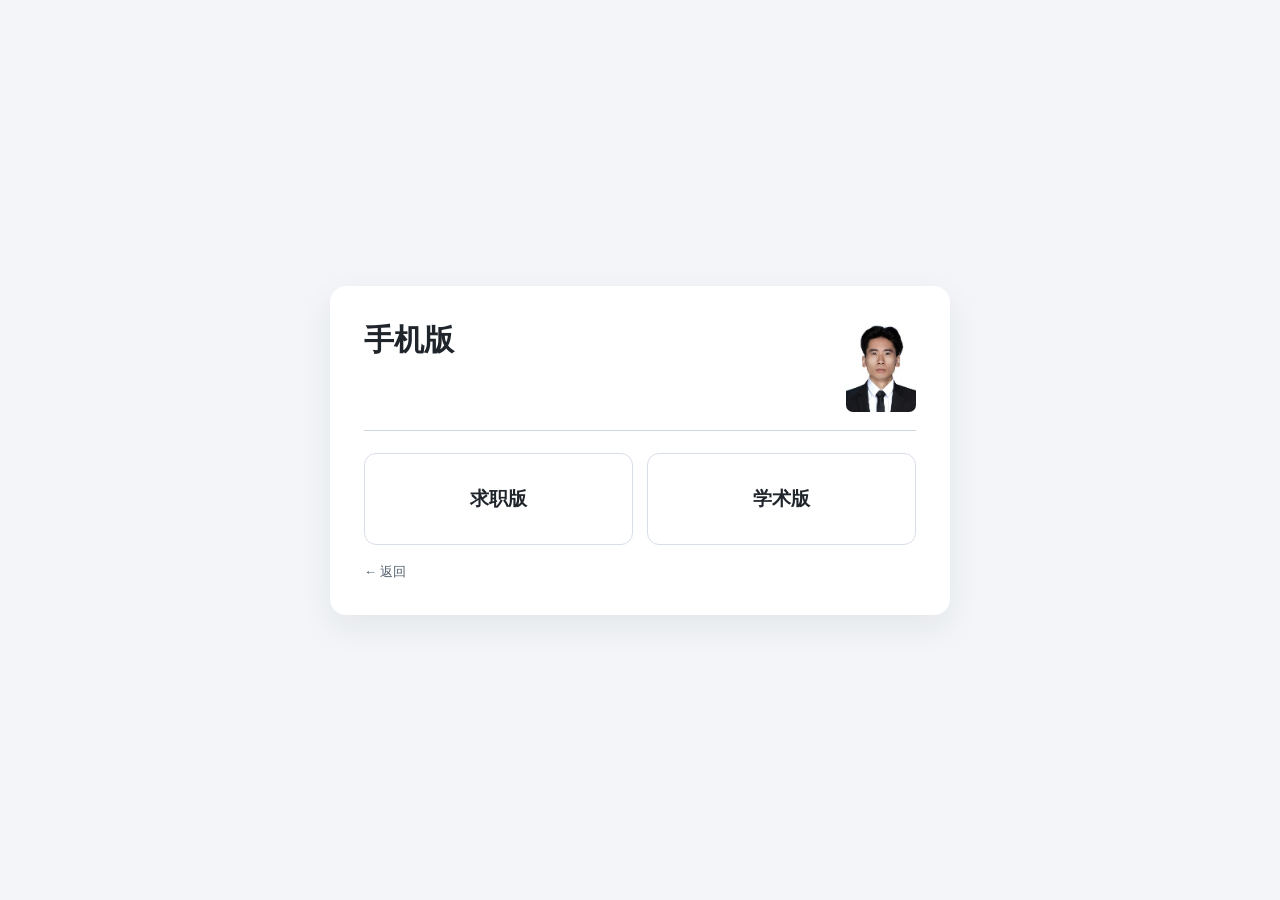
==== mobile.html @ 86056d81 "1.0" ====
<!doctype html>
<html lang="zh-CN">
<head>
<meta charset="utf-8">
<meta name="viewport" content="width=device-width,initial-scale=1">
<title>手机版 | 吴越</title>
<link rel="stylesheet" href="landing.css">
</head>
<body>
<main class="card">
  <div class="head">
    <h1>手机版</h1>
    <img src="avatar.jpg" alt="吴越">
  </div>
  <div class="options">
    <a class="option" href="./job-mobile.html">求职版</a>
    <a class="option" href="./academic-mobile.html">学术版</a>
  </div>
  <a class="back" href="./index.html">← 返回</a>
</main>
</body>
</html>
---- landing.css ----
*{box-sizing:border-box}
body{
  margin:0;
  min-height:100vh;
  display:grid;
  place-items:center;
  padding:24px;
  background:#f3f5f8;
  color:#20242b;
  font-family:"Times New Roman","Songti SC","STSong","SimSun",serif;
}
.card{
  width:min(620px,100%);
  background:#fff;
  padding:34px;
  border-radius:16px;
  box-shadow:0 12px 34px rgba(30,45,60,.07);
}
.head{
  display:flex;
  justify-content:space-between;
  align-items:flex-start;
  gap:20px;
  padding-bottom:18px;
  margin-bottom:22px;
  border-bottom:1px solid #cfd6df;
}
h1{margin:0;font-size:30px}
h1 span{display:block;margin-top:5px;font-size:17px;font-weight:400;color:#6d7480}
.head img{width:70px;height:92px;object-fit:cover;border-radius:7px}
.options{display:grid;grid-template-columns:1fr 1fr;gap:14px}
.option{
  display:flex;
  align-items:center;
  justify-content:center;
  min-height:92px;
  border:1px solid #d8dee7;
  border-radius:12px;
  color:#20242b;
  text-decoration:none;
  font-size:19px;
  font-weight:700;
  background:#fff;
}
.option:hover{
  border-color:#9aa9ba;
  background:#f8fafc;
}
.back{
  display:inline-block;
  margin-top:18px;
  color:#52606d;
  font-size:13px;
  text-decoration:none;
}
@media(max-width:560px){
  .card{padding:24px}
  .options{grid-template-columns:1fr}
}
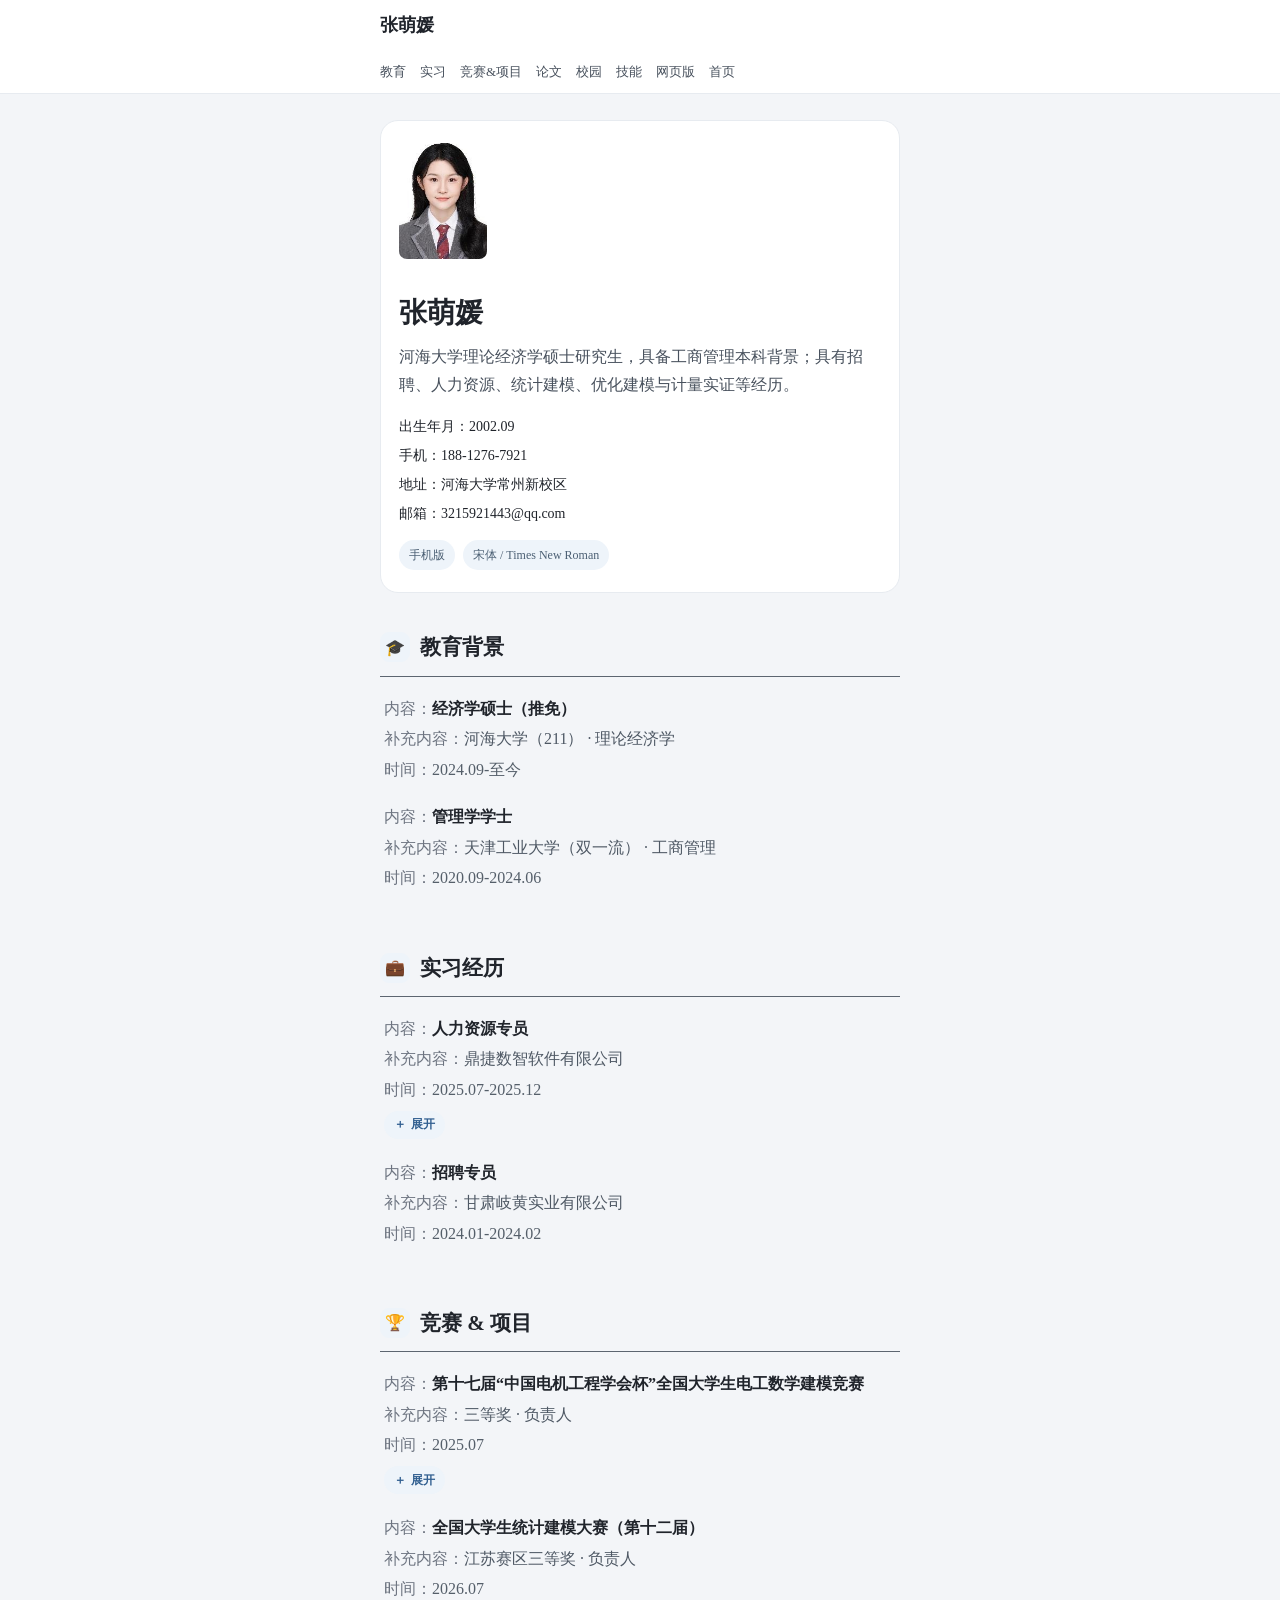
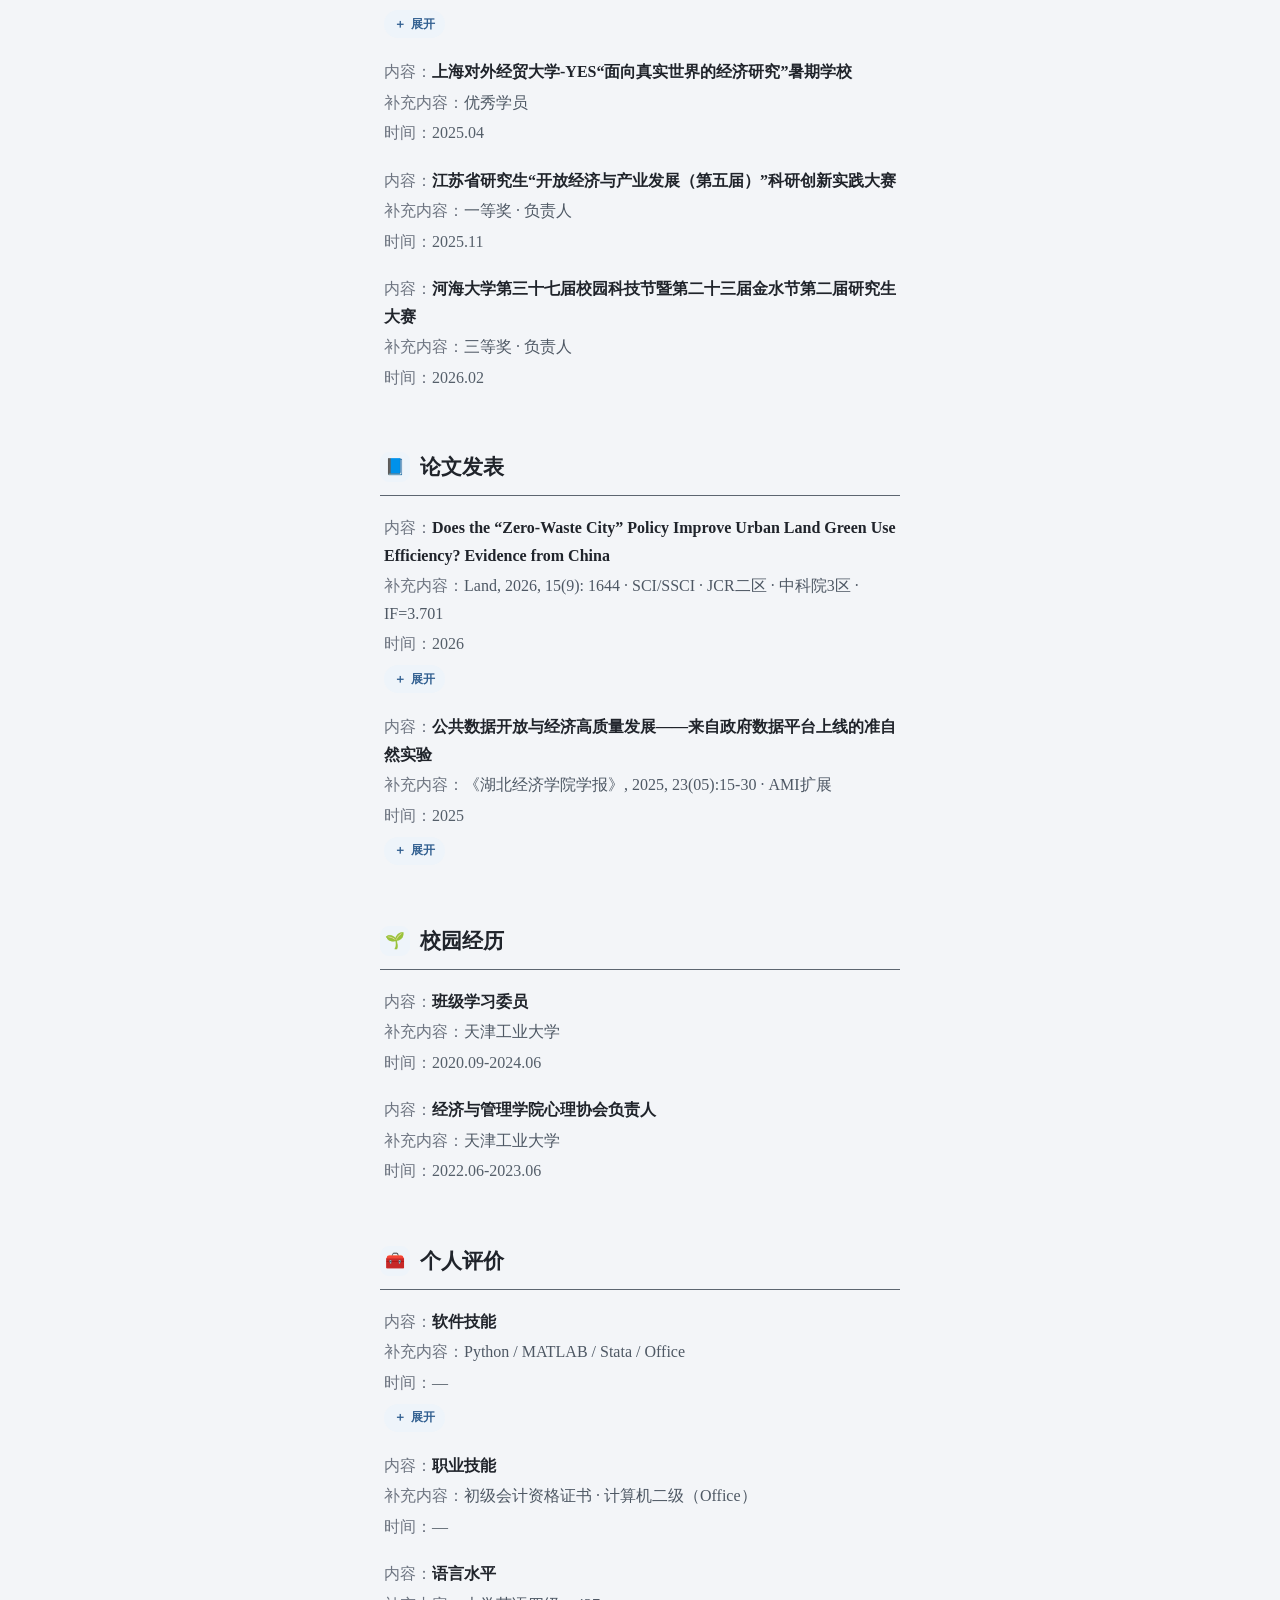
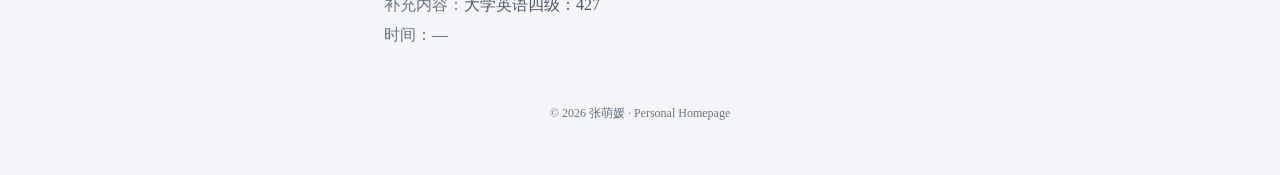
==== commit aa64e162: "1.2" ====
--- a/mobile.html
+++ b/mobile.html
@@ -3,20 +3,329 @@
 <head>
 <meta charset="utf-8">
 <meta name="viewport" content="width=device-width,initial-scale=1">
-<title>手机版 | 吴越</title>
-<link rel="stylesheet" href="landing.css">
+<title>张萌媛 | 手机版</title>
+<link rel="stylesheet" href="style.css">
 </head>
-<body>
-<main class="card">
-  <div class="head">
-    <h1>手机版</h1>
-    <img src="avatar.jpg" alt="吴越">
-  </div>
-  <div class="options">
-    <a class="option" href="./job-mobile.html">求职版</a>
-    <a class="option" href="./academic-mobile.html">学术版</a>
-  </div>
-  <a class="back" href="./index.html">← 返回</a>
-</main>
+<body class="mode-mobile">
+<header class="topbar">
+  <div class="topbar-inner">
+    <div class="brand">张萌媛</div>
+    <nav class="toolbar-links">
+      <a href="#education">教育</a>
+      <a href="#internships">实习</a>
+      <a href="#competitions">竞赛&项目</a>
+      <a href="#publications">论文</a>
+      <a href="#campus">校园</a>
+      <a href="#skills">技能</a>
+      <a href="./web.html">网页版</a>
+      <a href="./index.html">首页</a>
+    </nav>
+  </div>
+</header>
+
+<div class="page-shell">
+  <section class="hero">
+    <div>
+      <h1>张萌媛</h1>
+      <p class="lead">河海大学理论经济学硕士研究生，具备工商管理本科背景；具有招聘、人力资源、统计建模、优化建模与计量实证等经历。</p>
+      <div class="meta-grid">
+        <div>出生年月：2002.09</div>
+        <div>手机：188-1276-7921</div>
+        <div>地址：河海大学常州新校区</div>
+        <div>邮箱：3215921443@qq.com</div>
+      </div>
+      <div class="hero-tools">
+        <span class="tool-pill">手机版</span>
+        <span class="tool-pill">宋体 / Times New Roman</span>
+      </div>
+    </div>
+    <img class="hero-avatar" src="avatar.jpg" alt="张萌媛">
+  </section>
+
+  
+<section class="section" id="education">
+  <div class="section-head">
+    <div class="icon">🎓</div>
+    <h2>教育背景</h2>
+  </div>
+  <div class="list-wrap">
+    <div class="list-head">
+      <div>内容</div><div>补充内容</div><div>时间</div>
+    </div>
+    
+    <article class="item">
+      <div class="item-grid">
+        <div class="col content">经济学硕士（推免）</div>
+        <div class="col sub">河海大学（211） · 理论经济学</div>
+        <div class="col time">2024.09-至今</div>
+      </div>
+      
+    </article>
+    
+    <article class="item">
+      <div class="item-grid">
+        <div class="col content">管理学学士</div>
+        <div class="col sub">天津工业大学（双一流） · 工商管理</div>
+        <div class="col time">2020.09-2024.06</div>
+      </div>
+      
+    </article>
+    
+  </div>
+</section>
+
+
+<section class="section" id="internships">
+  <div class="section-head">
+    <div class="icon">💼</div>
+    <h2>实习经历</h2>
+  </div>
+  <div class="list-wrap">
+    <div class="list-head">
+      <div>内容</div><div>补充内容</div><div>时间</div>
+    </div>
+    
+    <article class="item">
+      <div class="item-grid">
+        <div class="col content">人力资源专员</div>
+        <div class="col sub">鼎捷数智软件有限公司</div>
+        <div class="col time">2025.07-2025.12</div>
+      </div>
+      
+        <div class="item-actions">
+          <details class="detail-box">
+            <summary>展开</summary>
+            <div class="detail-content">
+              <p>负责邀请面试，累计300人次以上；负责办理员工入职，累计400人次以上；并承担招聘信息发布、简历搜索与筛选、候选人沟通、面试邀约及面试时间安排等工作。</p>
+            </div>
+          </details>
+        </div>
+        
+    </article>
+    
+    <article class="item">
+      <div class="item-grid">
+        <div class="col content">招聘专员</div>
+        <div class="col sub">甘肃岐黄实业有限公司</div>
+        <div class="col time">2024.01-2024.02</div>
+      </div>
+      
+    </article>
+    
+  </div>
+</section>
+
+
+<section class="section" id="competitions">
+  <div class="section-head">
+    <div class="icon">🏆</div>
+    <h2>竞赛 & 项目</h2>
+  </div>
+  <div class="list-wrap">
+    <div class="list-head">
+      <div>内容</div><div>补充内容</div><div>时间</div>
+    </div>
+    
+    <article class="item">
+      <div class="item-grid">
+        <div class="col content">第十七届“中国电机工程学会杯”全国大学生电工数学建模竞赛</div>
+        <div class="col sub">三等奖 · 负责人</div>
+        <div class="col time">2025.07</div>
+      </div>
+      
+        <div class="item-actions">
+          <details class="detail-box">
+            <summary>展开</summary>
+            <div class="detail-content">
+              <p>构建面向垃圾分类运输的混合整数规划与VRP调度模型，统一刻画载重、容积、路径及任务覆盖约束；实现Clarke-Wright节约算法与2-opt组合启发式算法，并扩展至多车型协同调度，实现运输路径与成本优化；进一步引入中转站选址、时间窗口与碳排放约束，采用两阶段贪心策略完成“选址—路径—成本”多目标综合优化。</p>
+            </div>
+          </details>
+        </div>
+        
+    </article>
+    
+    <article class="item">
+      <div class="item-grid">
+        <div class="col content">全国大学生统计建模大赛（第十二届）</div>
+        <div class="col sub">江苏赛区三等奖 · 负责人</div>
+        <div class="col time">2026.07</div>
+      </div>
+      
+        <div class="item-actions">
+          <details class="detail-box">
+            <summary>展开</summary>
+            <div class="detail-content">
+              <p>本地部署Qwen3.5模型，基于IPC行业映射与LLM语义匹配构建企业绿色技术采用自动化识别框架；搭建云端GPU多模型实验环境，对Qwen、GLM、Gemma等模型开展Accuracy/F1横向评测，最优模型准确率达91.2%；基于DID开展政策因果评估，并通过PSM-DID、事件研究、交错DID与安慰剂检验等方法完成稳健性验证。</p>
+            </div>
+          </details>
+        </div>
+        
+    </article>
+    
+    <article class="item">
+      <div class="item-grid">
+        <div class="col content">上海对外经贸大学-YES“面向真实世界的经济研究”暑期学校</div>
+        <div class="col sub">优秀学员</div>
+        <div class="col time">2025.04</div>
+      </div>
+      
+    </article>
+    
+    <article class="item">
+      <div class="item-grid">
+        <div class="col content">江苏省研究生“开放经济与产业发展（第五届）”科研创新实践大赛</div>
+        <div class="col sub">一等奖 · 负责人</div>
+        <div class="col time">2025.11</div>
+      </div>
+      
+    </article>
+    
+    <article class="item">
+      <div class="item-grid">
+        <div class="col content">河海大学第三十七届校园科技节暨第二十三届金水节第二届研究生大赛</div>
+        <div class="col sub">三等奖 · 负责人</div>
+        <div class="col time">2026.02</div>
+      </div>
+      
+    </article>
+    
+  </div>
+</section>
+
+
+<section class="section" id="publications">
+  <div class="section-head">
+    <div class="icon">📘</div>
+    <h2>论文发表</h2>
+  </div>
+  <div class="list-wrap">
+    <div class="list-head">
+      <div>内容</div><div>补充内容</div><div>时间</div>
+    </div>
+    
+    <article class="item">
+      <div class="item-grid">
+        <div class="col content">Does the “Zero-Waste City” Policy Improve Urban Land Green Use Efficiency? Evidence from China</div>
+        <div class="col sub">Land, 2026, 15(9): 1644 · SCI/SSCI · JCR二区 · 中科院3区 · IF=3.701</div>
+        <div class="col time">2026</div>
+      </div>
+      
+        <div class="item-actions">
+          <details class="detail-box">
+            <summary>展开</summary>
+            <div class="detail-content">
+              <p>作者：Zhang M, Xu S, Wu Y, et al.；当前简历未提供论文访问链接。</p>
+            </div>
+          </details>
+        </div>
+        
+    </article>
+    
+    <article class="item">
+      <div class="item-grid">
+        <div class="col content">公共数据开放与经济高质量发展——来自政府数据平台上线的准自然实验</div>
+        <div class="col sub">《湖北经济学院学报》, 2025, 23(05):15-30 · AMI扩展</div>
+        <div class="col time">2025</div>
+      </div>
+      
+        <div class="item-actions">
+          <details class="detail-box">
+            <summary>展开</summary>
+            <div class="detail-content">
+              <p>作者：张萌媛, 吴越, 徐升艳；当前简历未提供论文访问链接。</p>
+            </div>
+          </details>
+        </div>
+        
+    </article>
+    
+  </div>
+</section>
+
+
+<section class="section" id="campus">
+  <div class="section-head">
+    <div class="icon">🌱</div>
+    <h2>校园经历</h2>
+  </div>
+  <div class="list-wrap">
+    <div class="list-head">
+      <div>内容</div><div>补充内容</div><div>时间</div>
+    </div>
+    
+    <article class="item">
+      <div class="item-grid">
+        <div class="col content">班级学习委员</div>
+        <div class="col sub">天津工业大学</div>
+        <div class="col time">2020.09-2024.06</div>
+      </div>
+      
+    </article>
+    
+    <article class="item">
+      <div class="item-grid">
+        <div class="col content">经济与管理学院心理协会负责人</div>
+        <div class="col sub">天津工业大学</div>
+        <div class="col time">2022.06-2023.06</div>
+      </div>
+      
+    </article>
+    
+  </div>
+</section>
+
+
+<section class="section" id="skills">
+  <div class="section-head">
+    <div class="icon">🧰</div>
+    <h2>个人评价</h2>
+  </div>
+  <div class="list-wrap">
+    <div class="list-head">
+      <div>内容</div><div>补充内容</div><div>时间</div>
+    </div>
+    
+    <article class="item">
+      <div class="item-grid">
+        <div class="col content">软件技能</div>
+        <div class="col sub">Python / MATLAB / Stata / Office</div>
+        <div class="col time">—</div>
+      </div>
+      
+        <div class="item-actions">
+          <details class="detail-box">
+            <summary>展开</summary>
+            <div class="detail-content">
+              <p>熟练使用Python、MATLAB、Stata开展数据处理、统计分析、计量实证及优化建模；熟悉WorkBuddy、Codex等AI Coding / Agent工具，具备Prompt Engineering能力，可利用大语言模型辅助代码开发、调试、数据分析与工作流自动化；熟练掌握Office办公软件。</p>
+            </div>
+          </details>
+        </div>
+        
+    </article>
+    
+    <article class="item">
+      <div class="item-grid">
+        <div class="col content">职业技能</div>
+        <div class="col sub">初级会计资格证书 · 计算机二级（Office）</div>
+        <div class="col time">—</div>
+      </div>
+      
+    </article>
+    
+    <article class="item">
+      <div class="item-grid">
+        <div class="col content">语言水平</div>
+        <div class="col sub">大学英语四级：427</div>
+        <div class="col time">—</div>
+      </div>
+      
+    </article>
+    
+  </div>
+</section>
+
+
+  <div class="footer">© 2026 张萌媛 · Personal Homepage</div>
+</div>
 </body>
 </html>
--- a/style.css
+++ b/style.css
@@ -0,0 +1,232 @@
+
+:root{
+  --bg:#f3f5f8;
+  --paper:#ffffff;
+  --ink:#20242b;
+  --muted:#6d7480;
+  --line:#cfd6df;
+  --soft-line:#e7ebf0;
+  --accent:#315f90;
+  --accent-soft:#eef4fa;
+  --shadow:0 12px 34px rgba(30,45,60,.07);
+}
+*{box-sizing:border-box}
+html{scroll-behavior:smooth}
+body{
+  margin:0;
+  color:var(--ink);
+  background:var(--bg);
+  font-family:"Times New Roman","Songti SC","STSong","SimSun",serif;
+  line-height:1.72;
+}
+a{color:var(--accent)}
+.topbar{
+  position:sticky;
+  top:0;
+  z-index:20;
+  background:rgba(255,255,255,.94);
+  backdrop-filter:blur(12px);
+  border-bottom:1px solid var(--soft-line);
+}
+.topbar-inner{
+  width:min(1180px,calc(100% - 64px));
+  min-height:58px;
+  margin:auto;
+  display:flex;
+  justify-content:space-between;
+  align-items:center;
+  gap:20px;
+}
+.brand{font-size:18px;font-weight:700;white-space:nowrap}
+.toolbar-links{
+  display:flex;
+  align-items:center;
+  justify-content:flex-end;
+  flex-wrap:wrap;
+  gap:14px;
+}
+.toolbar-links a{
+  color:#48515d;
+  text-decoration:none;
+  font-size:13px;
+}
+.toolbar-links a:hover{color:var(--accent)}
+
+.page-shell{
+  width:min(1180px,calc(100% - 64px));
+  margin:0 auto;
+  padding:26px 0 52px;
+}
+.hero{
+  display:grid;
+  grid-template-columns:1fr 108px;
+  gap:30px;
+  align-items:center;
+  background:var(--paper);
+  border:1px solid var(--soft-line);
+  border-radius:18px;
+  padding:30px 34px;
+  margin-bottom:18px;
+}
+.hero h1{margin:0 0 6px;font-size:34px}
+.hero h1 span{
+  margin-left:10px;
+  color:var(--muted);
+  font-size:18px;
+  font-weight:400;
+}
+.lead{margin:0 0 16px;color:#48515d;font-size:16px}
+.meta-grid{
+  display:grid;
+  grid-template-columns:1fr 1fr;
+  gap:5px 24px;
+  font-size:14px;
+}
+.hero-avatar{
+  width:100px;
+  height:132px;
+  object-fit:cover;
+  border-radius:8px;
+}
+.hero-tools{
+  display:flex;
+  gap:8px;
+  flex-wrap:wrap;
+  margin-top:14px;
+}
+.tool-pill{
+  padding:5px 10px;
+  border-radius:999px;
+  background:var(--accent-soft);
+  color:#4c6074;
+  font-size:12px;
+}
+
+.section{
+  background:transparent;
+  padding:22px 0 26px;
+  margin:10px 0;
+}
+.section-head{
+  display:flex;
+  align-items:center;
+  gap:10px;
+  padding-bottom:10px;
+  margin-bottom:8px;
+  border-bottom:1.5px solid #5c6570;
+}
+.section-head .icon{
+  width:30px;
+  height:30px;
+  display:grid;
+  place-items:center;
+  border-radius:9px;
+  background:var(--accent-soft);
+  font-size:16px;
+}
+.section-head h2{margin:0;font-size:21px}
+
+.list-head,.item-grid{
+  display:grid;
+  grid-template-columns:minmax(0,1.55fr) minmax(230px,1fr) 130px;
+  gap:28px;
+}
+.list-head{
+  padding:9px 4px 6px;
+  color:#7a828d;
+  font-size:12px;
+}
+.item{padding:10px 4px}
+.item-grid{align-items:start}
+.col{min-width:0}
+.content{font-weight:700}
+.sub{color:#4e5864}
+.time{color:#555f6a;text-align:right;white-space:nowrap}
+
+.item-actions{
+  display:flex;
+  align-items:flex-start;
+  gap:10px;
+  flex-wrap:wrap;
+  margin-top:6px;
+}
+.detail-box{margin:0;padding:0}
+.detail-box summary{
+  display:inline-flex;
+  align-items:center;
+  min-height:28px;
+  padding:3px 10px;
+  border-radius:999px;
+  background:var(--accent-soft);
+  color:var(--accent);
+  font-size:12px;
+  font-weight:600;
+  cursor:pointer;
+  list-style:none;
+}
+.detail-box summary::-webkit-details-marker{display:none}
+.detail-box summary::before{content:"＋";margin-right:5px}
+.detail-box[open] summary::before{content:"－"}
+.detail-box[open]{width:100%}
+.detail-content{
+  margin-top:8px;
+  padding:2px 0 2px 14px;
+  border-left:2px solid #dbe5ef;
+  color:#4e5864;
+  font-size:14px;
+}
+.detail-content p{margin:5px 0}
+.footer{
+  padding-top:14px;
+  text-align:center;
+  color:var(--muted);
+  font-size:12px;
+}
+
+body.mode-mobile .page-shell,
+body.mode-mobile .topbar-inner{
+  width:min(520px,calc(100% - 20px));
+}
+body.mode-mobile .topbar{position:static}
+body.mode-mobile .topbar-inner{
+  padding:10px 0;
+  align-items:flex-start;
+  flex-direction:column;
+}
+body.mode-mobile .hero{
+  grid-template-columns:1fr;
+  padding:22px 18px;
+}
+body.mode-mobile .hero-avatar{
+  order:-1;
+  width:88px;
+  height:116px;
+}
+body.mode-mobile .hero h1{font-size:28px}
+body.mode-mobile .hero h1 span{display:block;margin:3px 0 0;font-size:16px}
+body.mode-mobile .meta-grid{grid-template-columns:1fr}
+body.mode-mobile .section{padding:18px 0 20px}
+body.mode-mobile .list-head{display:none}
+body.mode-mobile .item-grid{grid-template-columns:1fr;gap:3px}
+body.mode-mobile .content::before{content:"内容：";color:var(--muted);font-weight:400}
+body.mode-mobile .sub::before{content:"补充内容：";color:var(--muted)}
+body.mode-mobile .time::before{content:"时间：";color:var(--muted)}
+body.mode-mobile .time{text-align:left}
+
+@media(max-width:760px){
+  .page-shell,.topbar-inner{width:min(100% - 20px,520px)}
+  .topbar{position:static}
+  .topbar-inner{padding:10px 0;align-items:flex-start;flex-direction:column}
+  .hero{grid-template-columns:1fr;padding:22px 18px}
+  .hero-avatar{order:-1;width:88px;height:116px}
+  .hero h1{font-size:28px}
+  .hero h1 span{display:block;margin:3px 0 0;font-size:16px}
+  .meta-grid{grid-template-columns:1fr}
+  .section{padding:18px 0 20px}
+  .list-head{display:none}
+  .item-grid{grid-template-columns:1fr;gap:3px}
+  .content::before{content:"内容：";color:var(--muted);font-weight:400}
+  .sub::before{content:"补充内容：";color:var(--muted)}
+  .time::before{content:"时间：";color:var(--muted)}
+  .time{text-align:left}
+}
